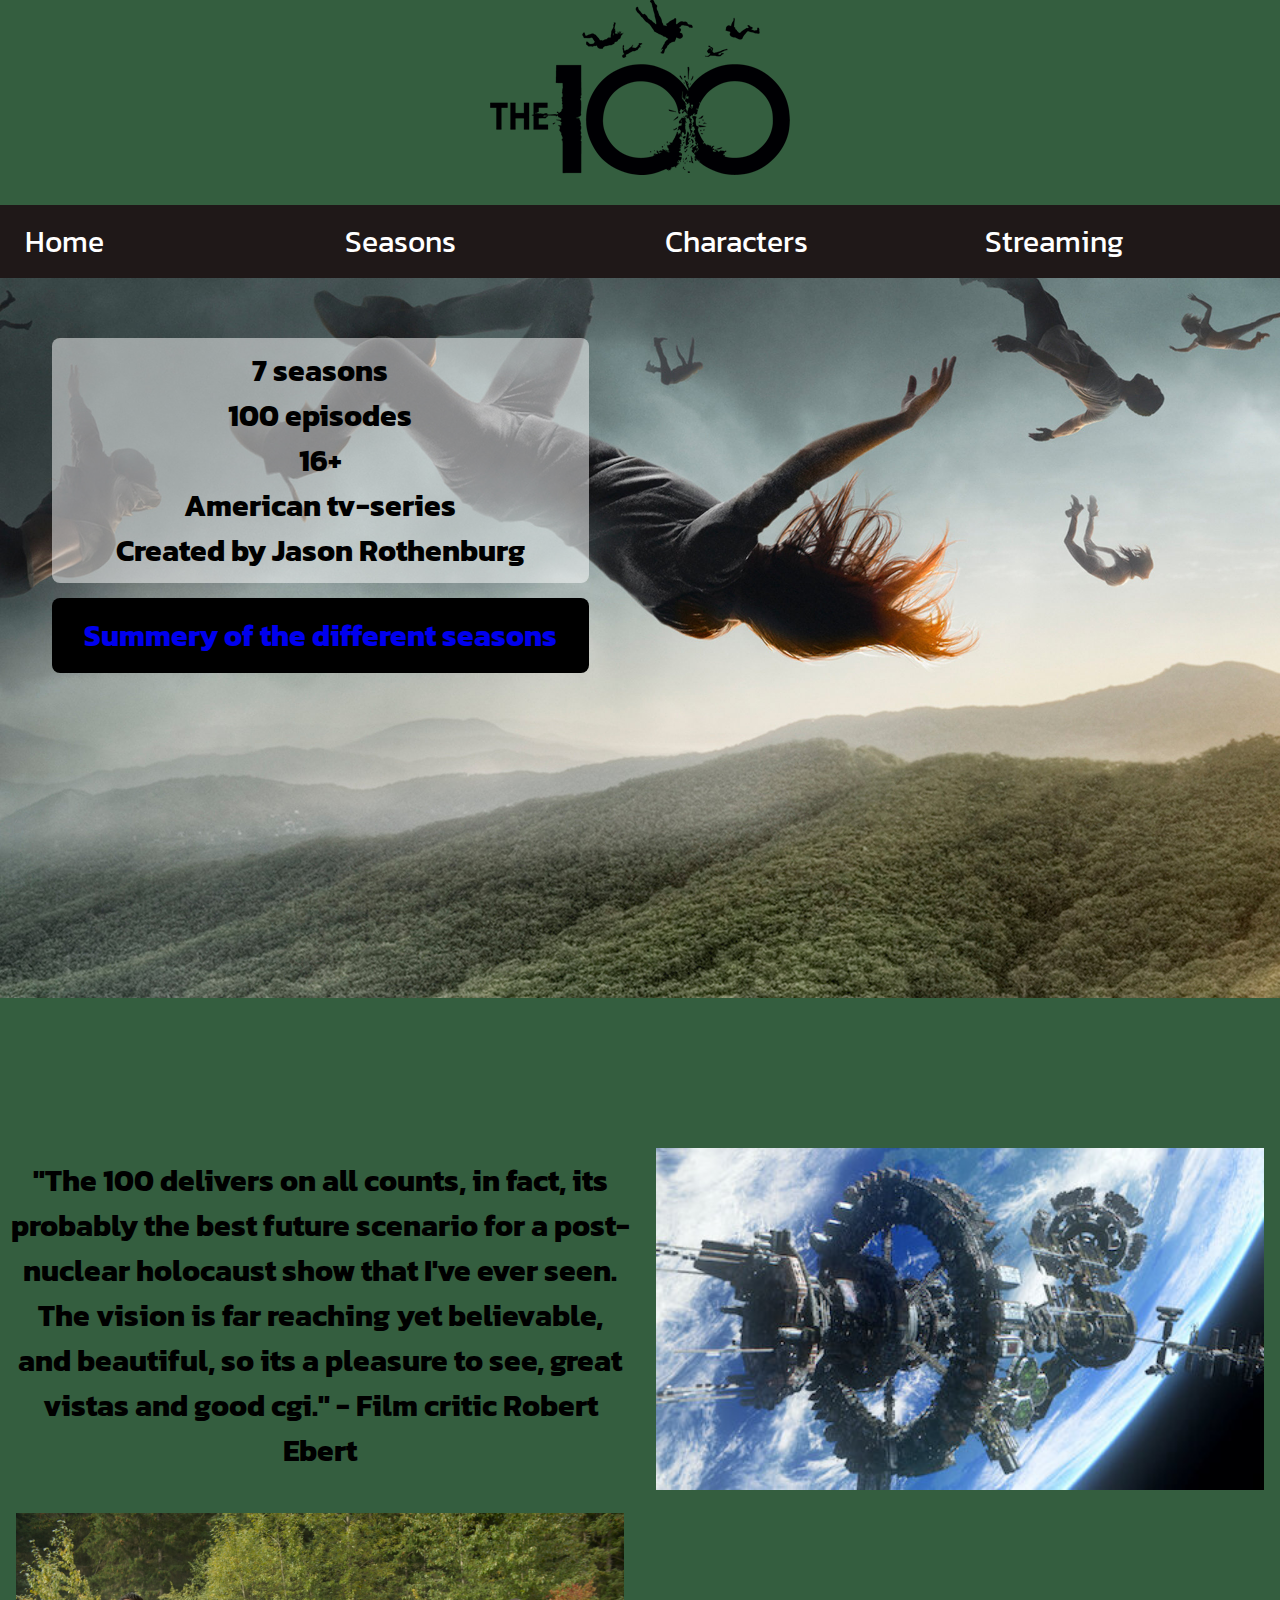
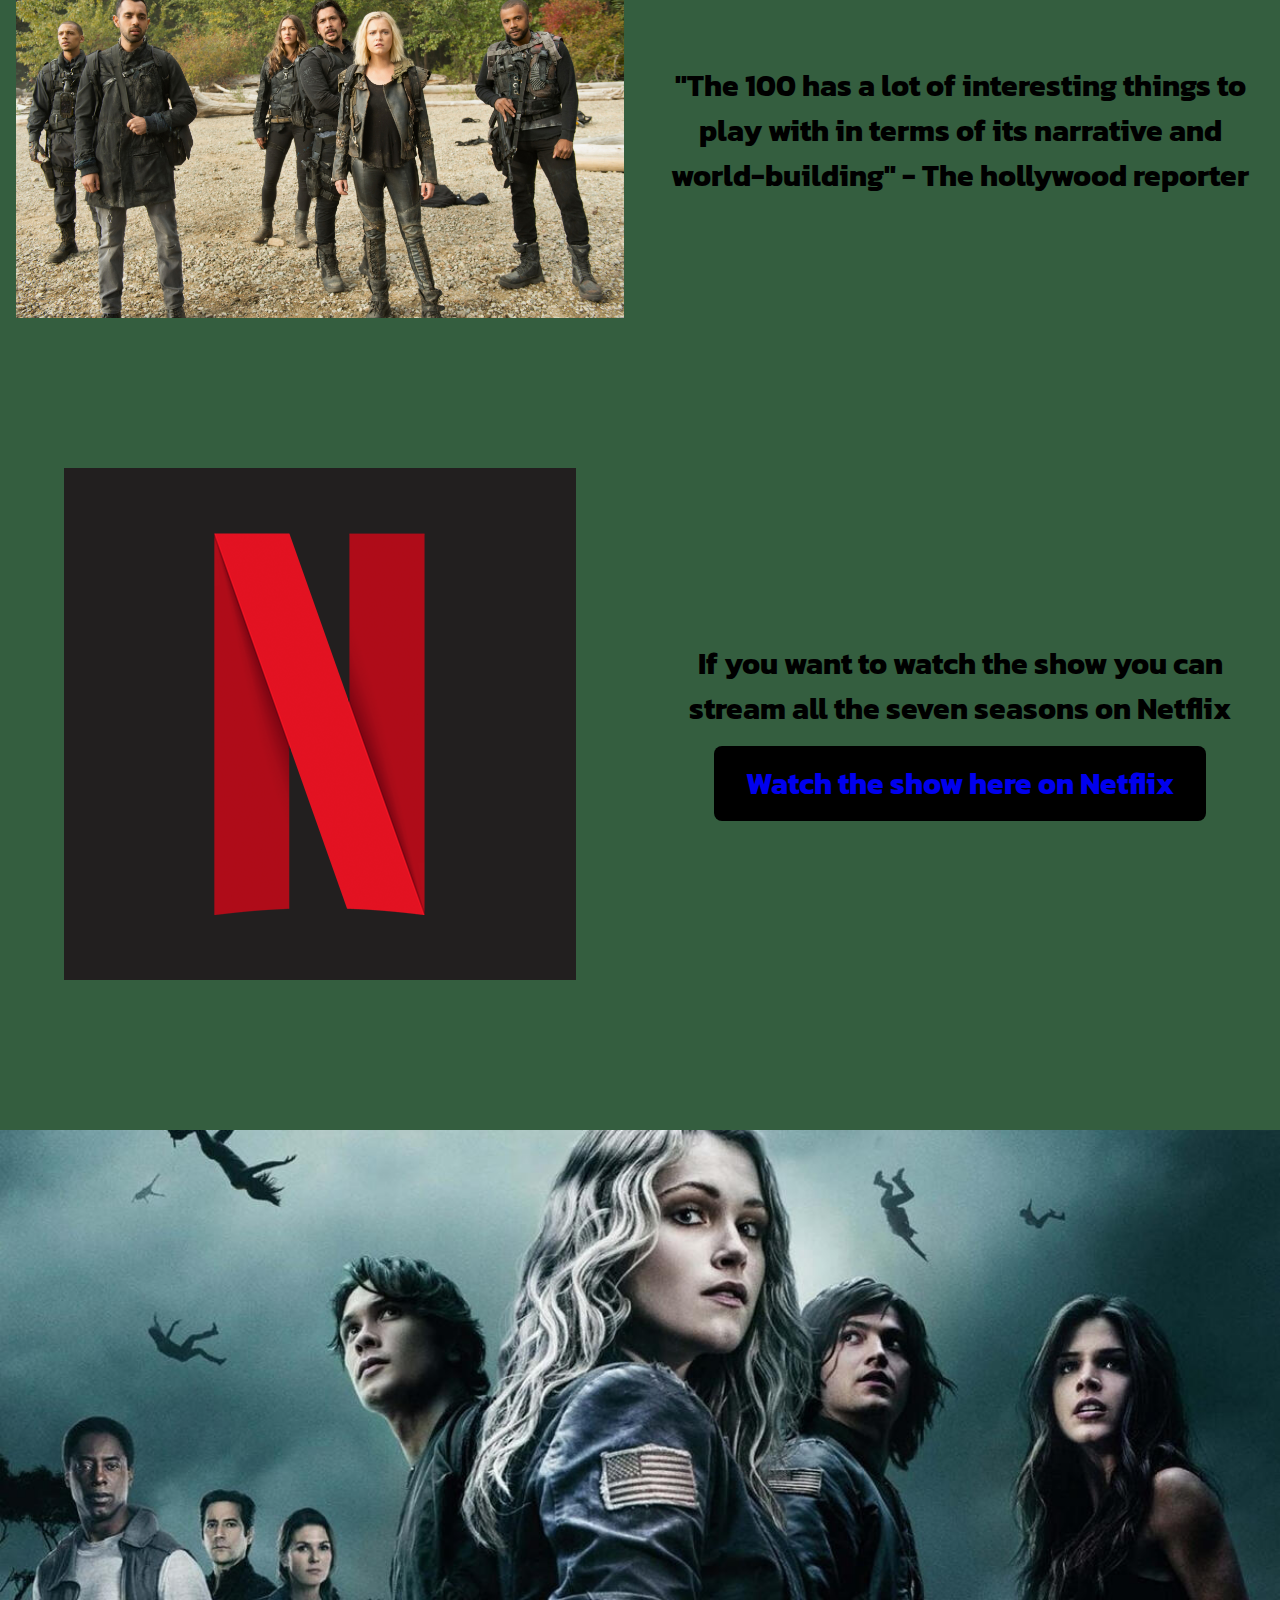
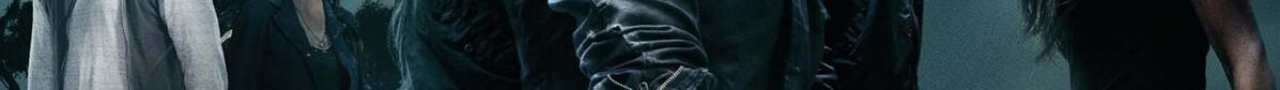
==== index.html @ 5d99e93c "första versionen" ====
<!DOCTYPE html>
<html lang="sv">
<head>
  <link rel="stylesheet" type="text/css" href="css/style.css">
  <link rel="stylesheet" type="text/css" href="css/grid.css">
  <meta charset="utf-8"/>
  <meta name="viewport" content="width=device-width, initial-scale=1,0">
  <link rel="preconnect" href="https://fonts.googleapis.com">
  <link rel="preconnect" href="https://fonts.gstatic.com" crossorigin>
  <link href="https://fonts.googleapis.com/css2?family=Kanit:wght@300&display=swap" rel="stylesheet">
  <title>The 100</title>
</head>

<body>
  <div class="grid">
    <!-- Standard header-->
    <img id="logga" src=img/logga.png alt="Picture of the logo of the series">

    <h3 id="home" class="länkdesign"><a href="index.html" title="Home">Home</a></h3>
    <h3 id="seasons" class="länkdesign"><a href="teaser-seasons.html" title="Seasons">Seasons</a></h3>
    <h3 id="characters" class="länkdesign"><a href="characters.html" title="Characters">Characters</a></h3>
    <h3 id="streaming" class="länkdesign"><a href="https://www.netflix.com/se/" title="Streaming">Streaming</a></h3>

    <!-- Topp bild + kort info om serien -->
    <img id="signaturbild" src=img/the100signaturbild.jpeg alt="Signature picture for the100">

    <div class="textpåbild design">
      <ul class="infolist"><!-- Info om serien, antal avsnitt, säsonger etc-->
        <li>7 seasons</li>
        <li>100 episodes</li>
        <li>16+</li>
        <li>American tv-series</li>
        <li>Created by Jason Rothenburg</li>
      </ul>

      <p><a href="teaser-seasons.html" title="The seasons">Summery of the different seasons</a></p>
    </div>

    <!-- Reviewer om seriern med tillhörande bilder -->
    <p class="review1">"The 100 delivers on all counts, in fact, its probably
    the best future scenario for a post-nuclear holocaust show that I've
    ever seen. The vision is far reaching yet believable, and beautiful,
    so its a pleasure to see, great vistas and good cgi." - Film critic Robert Ebert</p>
    <img class="image1" src=img/skystation.jpeg alt="Picture of the sky station">

    <p class="review2">"The 100 has a lot of interesting things to play with in terms of its narrative
      and world-building" - The hollywood reporter</p>
    <img class="image2" src=img/grouppictureonbeach.jpeg alt="Picture of the characters">

    <!-- Hur du tittar på serien -->
    <div class="streaming design">
      <p>If you want to watch the show you can stream all the seven seasons on Netflix</p>
      <p><a href="https://www.netflix.com/se/" title="Watch the show">Watch the show here on Netflix</a></p>
    </div>

    <img class="image3" src=img/netflix.png alt="Picture on streaming service">
    <img class="lastimage" src=img/the100grouppicture.jpeg alt="Group picture of the characters">

  </div>
</body>
</html>
---- css/style.css ----
body{
  margin: 0;
  padding: 0;
  font-size: 30px;
  font-family: 'Kanit', sans-serif;
  background-color: rgb(52, 94, 63);
}

/* Alla listor */
li{
  list-style-type:none;
}

/* Alla länkar */
a:link{
  text-decoration: none;
}

/* H1 - bild på loggan*/
#logga{
justify-self:center;
}

/*Navigationbar*/
#home, #seasons, #characters, #streaming{
  background-color: rgb(31, 24, 24);
  align-items: center;
  position: sticky;/* Menyn kommer att följa med när man scrollar förbi menyn*/
  top: 0;
  font-size: 30px;
  font-weight:normal;
}

/* Style på länkar (färg, storlek)*/
.länkdesign a:link, a:visited {
  color: white;
  padding:14px 25px;
  text-align: center;
  display: inline-block;
}

/* Ändrar färg när du håller musen över länken*/
.länkdesign a:hover, a:active {
  background-color: black;
  padding:14px 25px;
  border-radius: 15px; /* Länkens kanter blir rundade*/
}

/* Bild med kort info om serien över*/
#signaturbild{
  width: 100%;
  margin-top: -30px;
}

.textpåbild{
  font-weight: bold; /* Texten är i fetstil*/
  color: black;
  justify-self:center;
}

.infolist{ /* Lista med info över bild */
  background: rgba(255, 255, 255, 0.5); /* Bakgrunden är genomskinlig men inte texten*/
  border-radius: 8px; /* Textens bakgrund är lite rundad i kanterna*/
  text-align: center;
  padding: 10px 0px 10px 0px;
}

.design a:link{ /* LÄnken i texten över bilden */
  background-color: black;
  padding: 15px 32px;
  border-radius: 8px; /* Länkens bakgrund är lite rundad i kanterna*/
}

.design a:hover, a:active{ /* Länken i texten över bilden *//* Länkens bakgrund blir grön när man håller musen över den*/
  background-color: rgb(35, 47, 32);
}


/* Bildstorlekar och mellanrum mellan reviewerna och bilderna*/
.image1, .image2{
  width: 95%;
  justify-self: center;
}

.review1, .image1{
  margin-top: 150px;
}

.review2, .image2{
  margin-bottom: 150px;
}

.review1, .review2, .streaming{
  text-align: center;
  align-self: center;
  padding: 10px;
  font-weight: bold;
}

.image3{
  width: 80%;
  justify-self:center;
}

.lastimage{
  width:100%;
  margin-top: 150px;
}

/* Teaser/Seasons / Characters*/

.seasons, .characters{
  background-color: black;
  border-radius: 8px; /* Menyns bakgrund blir rundad i kanterna */
  position: sticky;/* Menyn kommer att följa med när man scrollar förbi menyn*/
  top: 100px;
  justify-self: center;
  text-align: center;
  align-self: center;
  padding: 14px 25px;
}

.länk a:hover, a:active{ /* Länkar i menyn till seasons och characters */
  background-color: rgb(35, 47, 32);
  border-radius: 8px; /* Menyns bakgrund blir rundad i kanterna */
  justify-self: center;
}

.left{
  width: 70%;
}

@media only screen and (max-width: 480px) {/* FÖr mobil */
  *{
    font-size: 20px;
  }

  #signaturbild{
    height: 320px;
  }

  .review1, .image1, .lastimage{
    margin-top: 50px;
  }

  .review2, .image2{
    margin-bottom: 50px;
  }

  h1.teaser{
    font-size: 30px;
  }

  .left{
    width:95%;
  }

  .left, .right{
    justify-self: center;
  }

  .seasons, .characters{
    margin-right: 10px;
  }
}
---- css/grid.css ----
.grid{
  display: grid;
  grid-template-columns: repeat(4, 1fr);
  grid-template-rows: minmax(40px auto);
}

/*Navigation bar*/

/* H1 - bild på loggan*/
#logga{
  grid-column: 1/-1;
  grid-row: 1/2;
}

/*navigationbar*/
#home, #seasons, #characters, #streaming{
  grid-row:2/3;
}

#home{
  grid-column:1/2;
}

#seasons{
  grid-column:2/3;
}

#characters{
  grid-column:3/4;
}

#streaming{
  grid-column:4/5;
}

/* Startsida */

/* Bild med text*/
#signaturbild{
  grid-column: 1/-1;
  grid-row: 3/4;
}

.textpåbild{
  grid-column: 1/3;
  grid-row: 3/4;
}

/* Reviewer med tillhörande bilder */
.review1{
  grid-column: 1/3;
  grid-row: 4/5;
}

.image1{
  grid-column: 3/5;
  grid-row: 4/5;
}

.review2{
  grid-column: 3/5;
  grid-row: 5/6;
}

.image2{
  grid-column: 1/3;
  grid-row: 5/6;
}

/* Bild på netflix med tillhörande länk */
.streaming{
  grid-column: 3/6;
  grid-row: 6/7;
}

.image3{
  grid-column: 1/3;
  grid-row: 6/7;
}

/* Sista bilden */
.lastimage{
  grid-column: 1/-1;
  grid-row: 7/8;
}

/* Teaser - seasons / Character */
h1.teaser{
  grid-row: 3/4;
}

h2.teaser{
  grid-row: 3/4;
}

.teaser{
  grid-column: 2/-1;
  grid-row: 4/5;
}

/* Säsong och karaktär meny */
.seasons, .characters{
  grid-column: 1/2;
  grid-row: 4/5;
}

/* Bilder med tillhörande info */
.teaser, .left, .right{
  grid-column: 2/5;
}


@media only screen and (max-width: 480px) { /* För mobil */
/* Startsidan */
  .textpåbild{
    grid-column:1/4;
  }

  .image1, .image2, .image3, .review1, .review2, .streaming{
    grid-column:1/-1;
  }

  .image1{
    grid-row: 4/5;
  }

  .image2{
    grid-row: 6/7;
  }

  .image3{
    grid-row: 8/9;
  }

  .review1{
    grid-row: 5/6;
  }

  .review2{
    grid-row: 7/8;
  }

  .streaming{
    grid-row: 9/10;
  }

  .lastimage{
    grid-row: 10/11;
  }

/* Seasons / Characters */
  .seasons, .characters{
    grid-row: 4/6;
  }
}
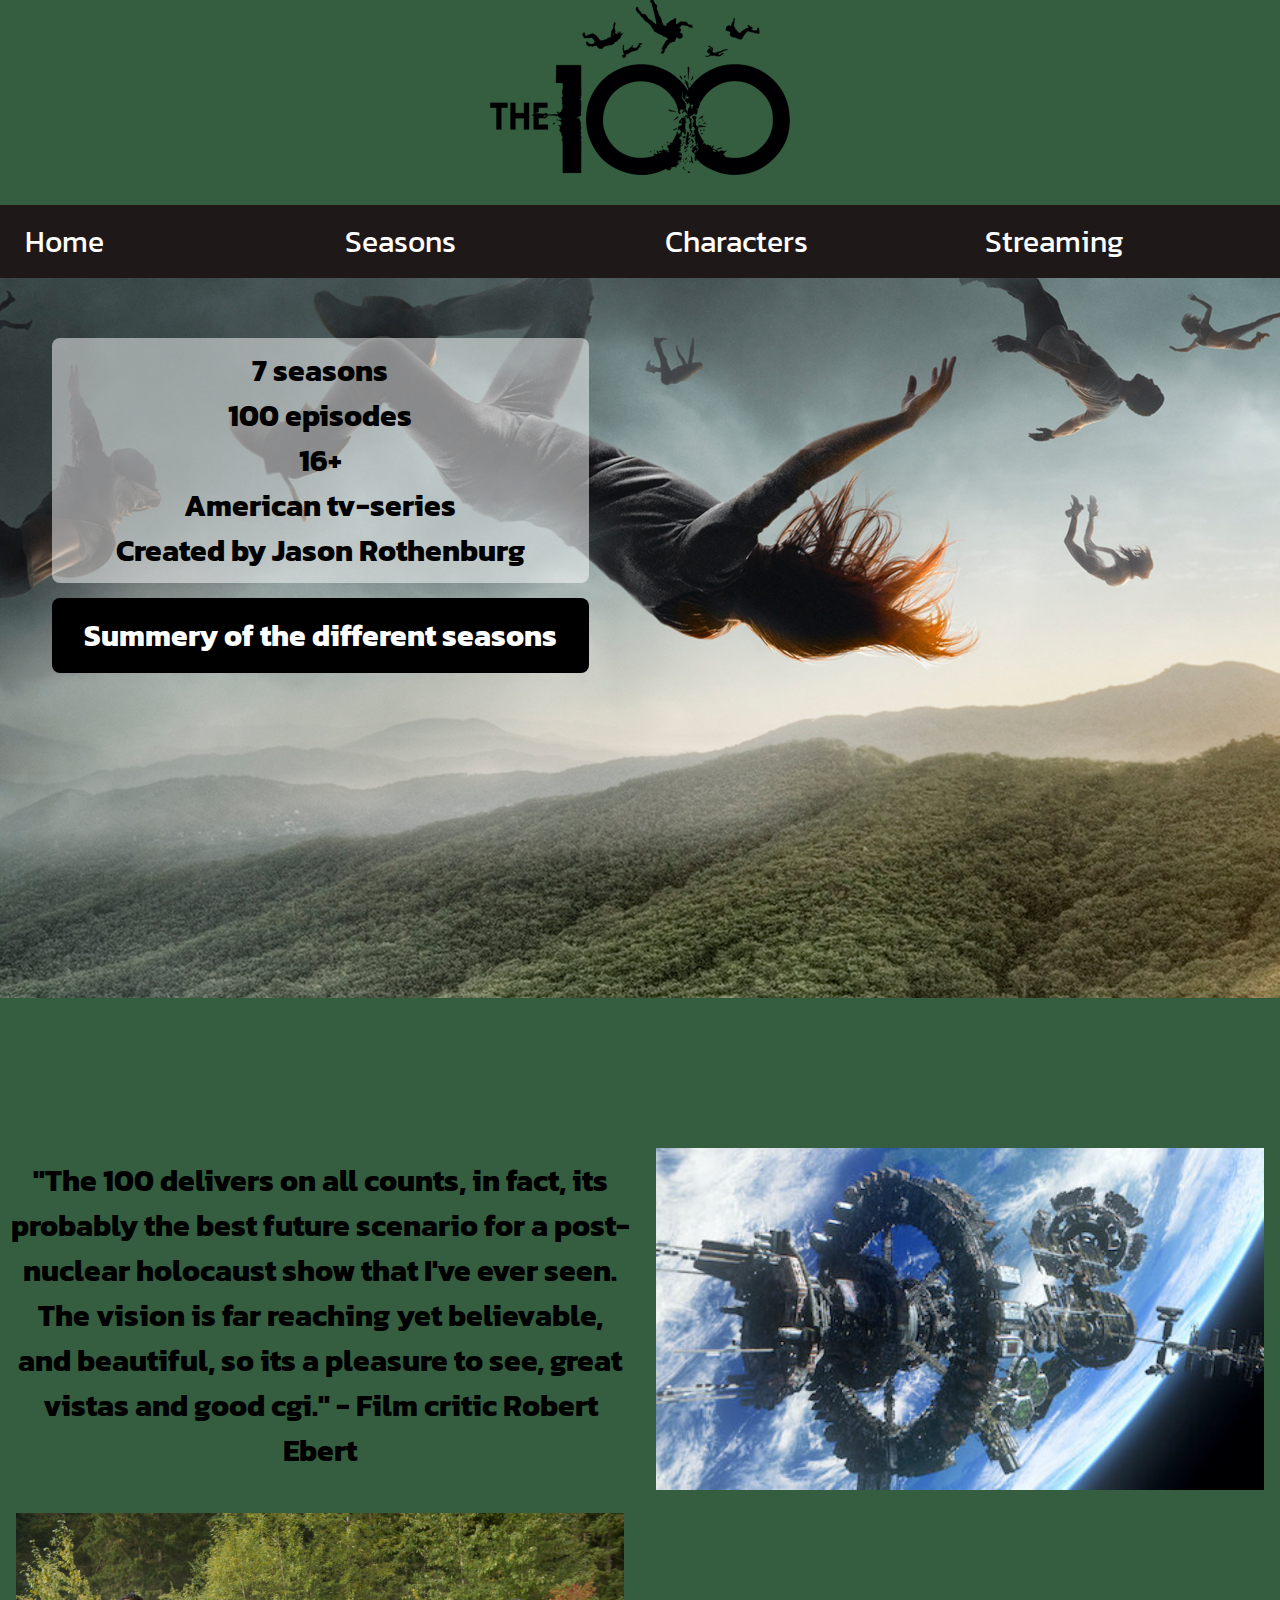
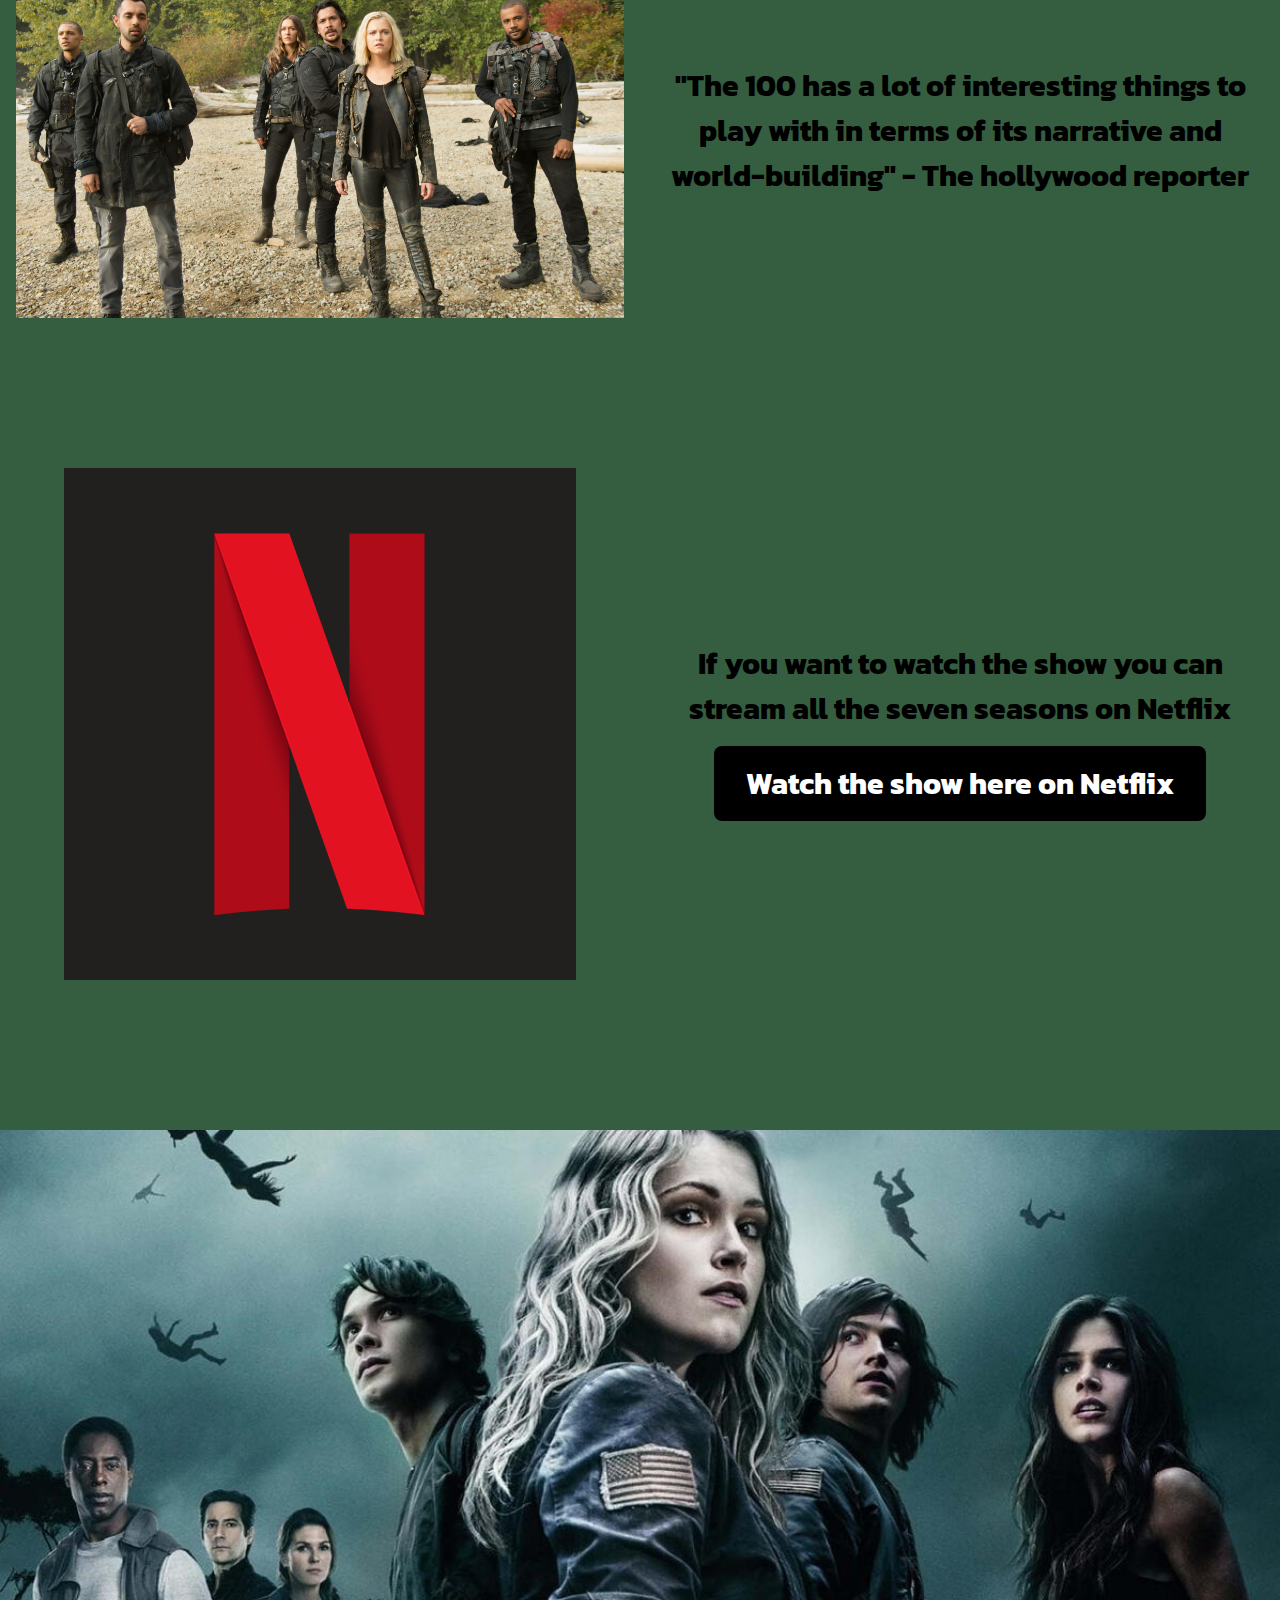
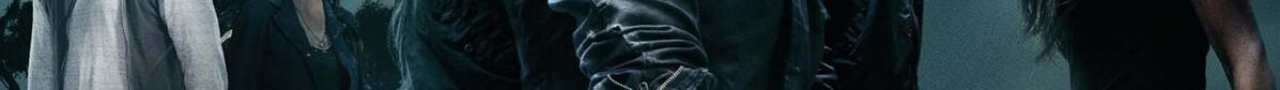
==== commit 66c70143: "tredje versionen" ====
--- a/index.html
+++ b/index.html
@@ -14,7 +14,7 @@
 <body>
   <div class="grid">
     <!-- Standard header-->
-    <img id="logga" src=img/logga.png alt="Picture of the logo of the series">
+    <img id="logga" src=img/logga.png alt="Picture of the logo of the series" onclick="document.location.href='index.html'">
 
     <h3 id="home" class="länkdesign"><a href="index.html" title="Home">Home</a></h3>
     <h3 id="seasons" class="länkdesign"><a href="teaser-seasons.html" title="Seasons">Seasons</a></h3>
--- a/css/style.css
+++ b/css/style.css
@@ -67,6 +67,7 @@
 
 .design a:link{ /* LÄnken i texten över bilden */
   background-color: black;
+  color: white;
   padding: 15px 32px;
   border-radius: 8px; /* Länkens bakgrund är lite rundad i kanterna*/
 }
@@ -120,6 +121,12 @@
   padding: 14px 25px;
 }
 
+.länk a:link{
+  color: white;
+  background-color: black;
+  border-radius: 8px; /* Menyns bakgrund blir rundad i kanterna */
+}
+
 .länk a:hover, a:active{ /* Länkar i menyn till seasons och characters */
   background-color: rgb(35, 47, 32);
   border-radius: 8px; /* Menyns bakgrund blir rundad i kanterna */
--- a/css/grid.css
+++ b/css/grid.css
@@ -113,7 +113,7 @@
 @media only screen and (max-width: 480px) { /* För mobil */
 /* Startsidan */
   .textpåbild{
-    grid-column:1/4;
+    grid-column:1/5;
   }
 
   .image1, .image2, .image3, .review1, .review2, .streaming{
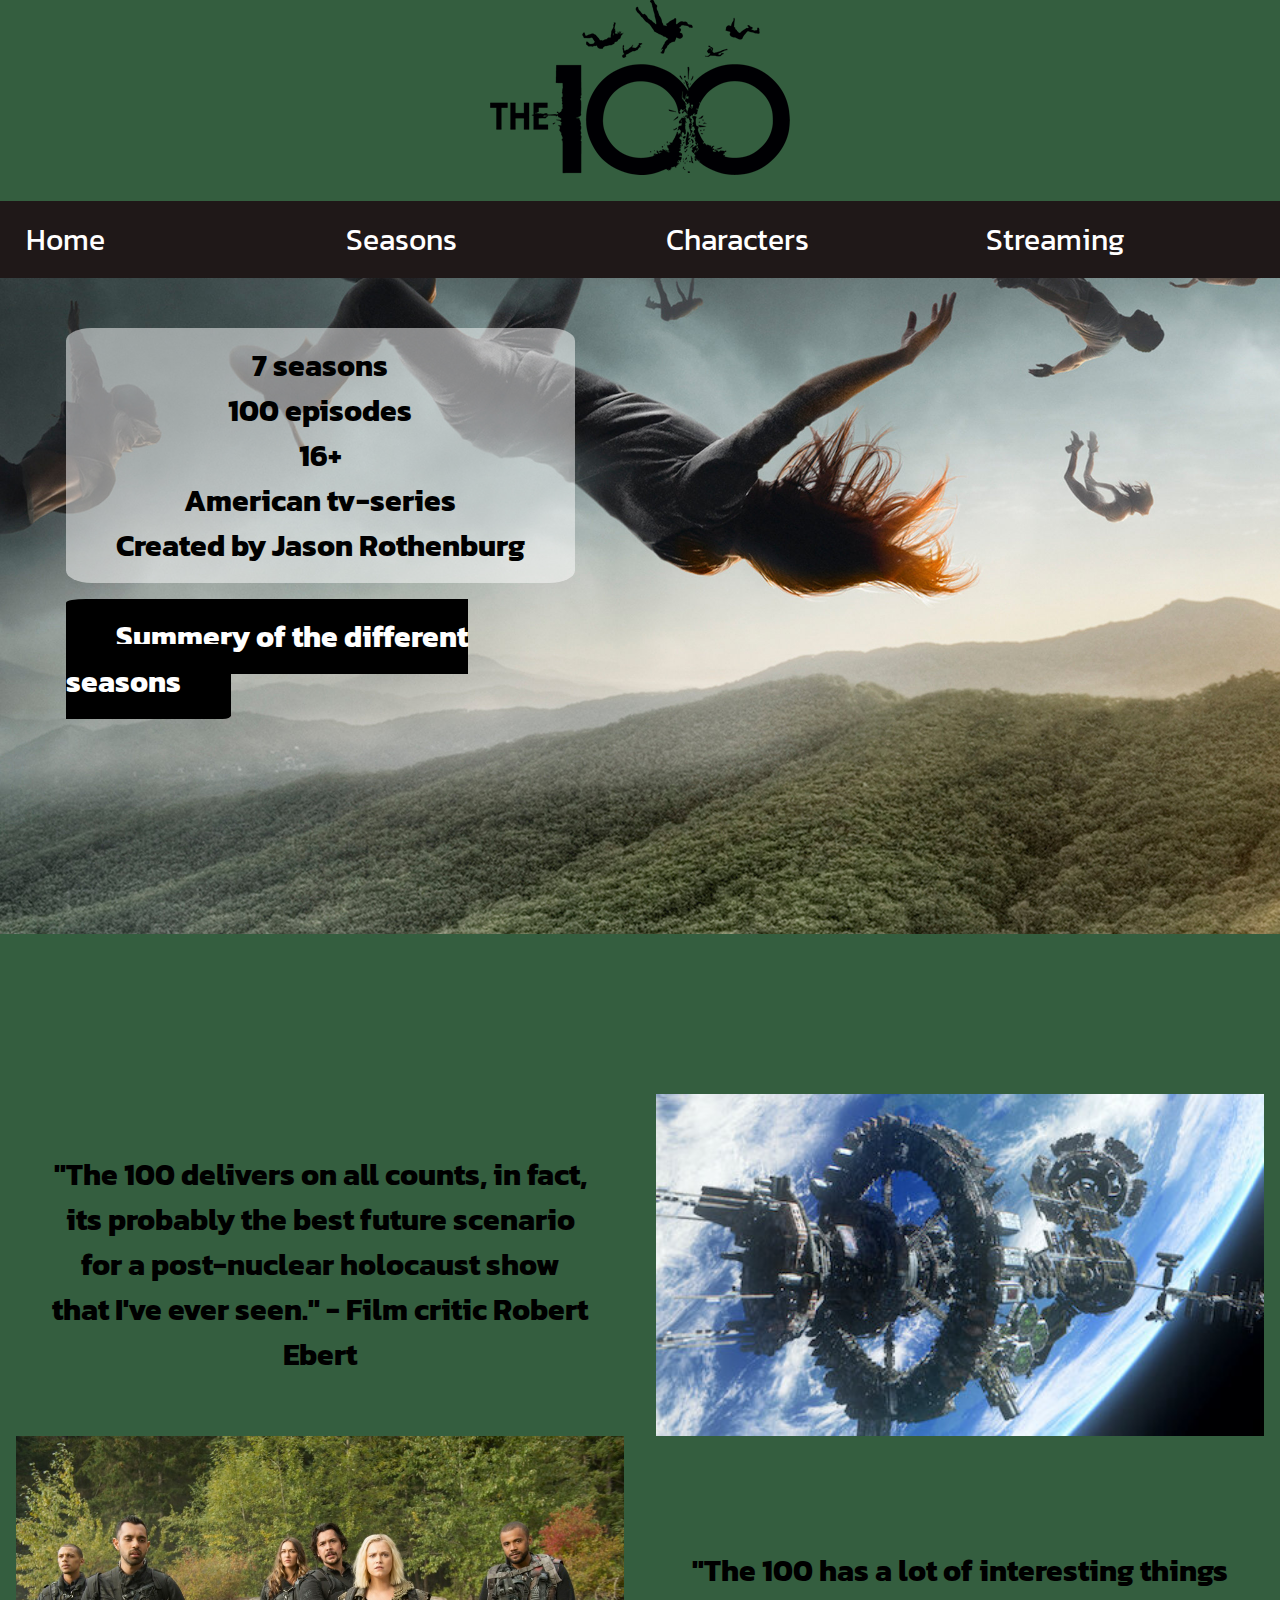
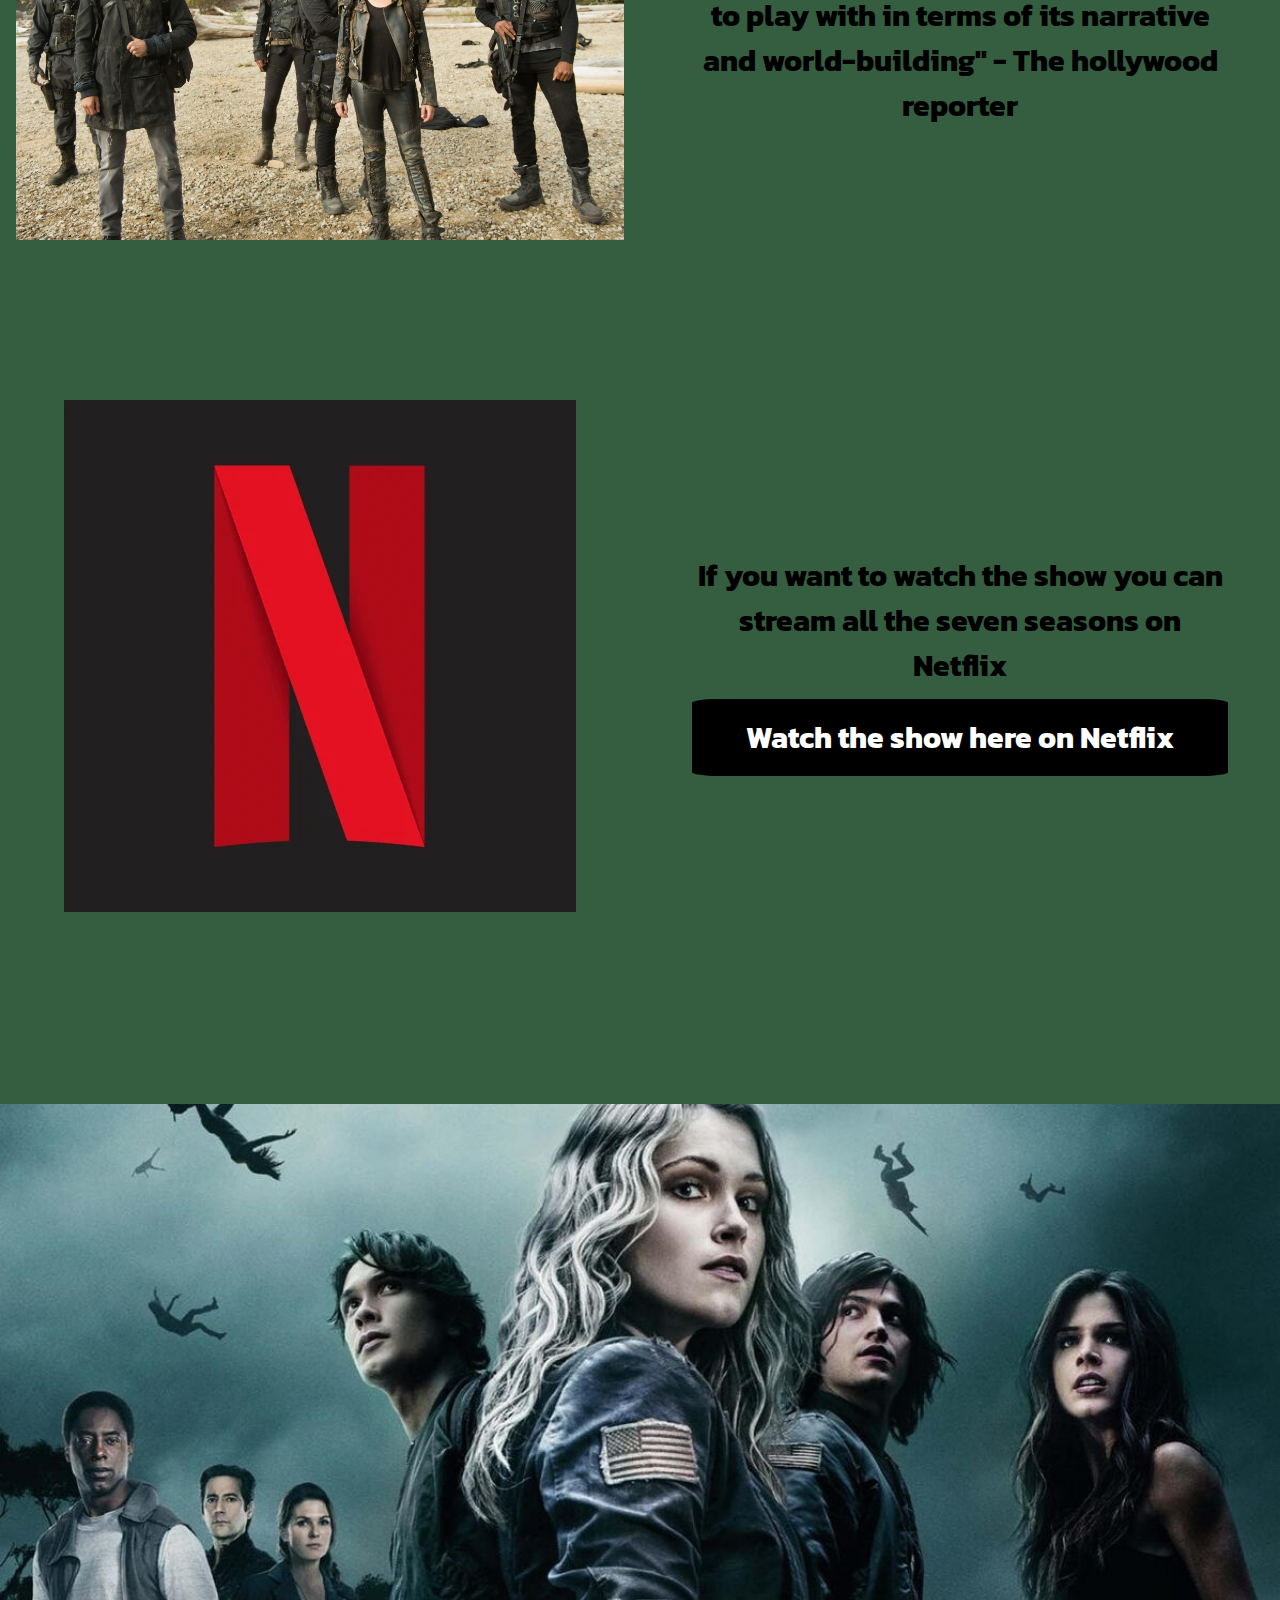
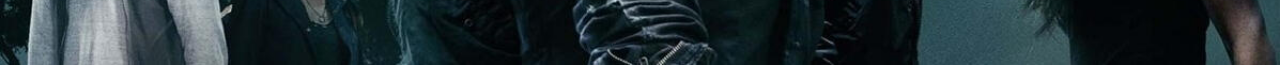
==== commit f34753f6: "V4" ====
--- a/index.html
+++ b/index.html
@@ -16,15 +16,15 @@
     <!-- Standard header-->
     <img id="logga" src=img/logga.png alt="Picture of the logo of the series" onclick="document.location.href='index.html'">
 
-    <h3 id="home" class="länkdesign"><a href="index.html" title="Home">Home</a></h3>
-    <h3 id="seasons" class="länkdesign"><a href="teaser-seasons.html" title="Seasons">Seasons</a></h3>
-    <h3 id="characters" class="länkdesign"><a href="characters.html" title="Characters">Characters</a></h3>
-    <h3 id="streaming" class="länkdesign"><a href="https://www.netflix.com/se/" title="Streaming">Streaming</a></h3>
+    <h3 id="home" class="lankdesign"><a href="index.html" title="Home">Home</a></h3>
+    <h3 id="seasons" class="lankdesign"><a href="teaser-seasons.html" title="Seasons">Seasons</a></h3>
+    <h3 id="characters" class="lankdesign"><a href="characters.html" title="Characters">Characters</a></h3>
+    <h3 id="streaming" class="lankdesign"><a href="https://www.netflix.com/se/" title="Streaming">Streaming</a></h3>
 
     <!-- Topp bild + kort info om serien -->
     <img id="signaturbild" src=img/the100signaturbild.jpeg alt="Signature picture for the100">
 
-    <div class="textpåbild design">
+    <div class="textpabild design">
       <ul class="infolist"><!-- Info om serien, antal avsnitt, säsonger etc-->
         <li>7 seasons</li>
         <li>100 episodes</li>
@@ -39,21 +39,20 @@
     <!-- Reviewer om seriern med tillhörande bilder -->
     <p class="review1">"The 100 delivers on all counts, in fact, its probably
     the best future scenario for a post-nuclear holocaust show that I've
-    ever seen. The vision is far reaching yet believable, and beautiful,
-    so its a pleasure to see, great vistas and good cgi." - Film critic Robert Ebert</p>
+    ever seen." - Film critic Robert Ebert</p>
     <img class="image1" src=img/skystation.jpeg alt="Picture of the sky station">
 
     <p class="review2">"The 100 has a lot of interesting things to play with in terms of its narrative
       and world-building" - The hollywood reporter</p>
-    <img class="image2" src=img/grouppictureonbeach.jpeg alt="Picture of the characters">
+    <img class="image2" src=img/grouppictureonbeach.v2.jpg alt="Picture of the characters">
 
     <!-- Hur du tittar på serien -->
     <div class="streaming design">
-      <p>If you want to watch the show you can stream all the seven seasons on Netflix</p>
+      <p class="streamingtext">If you want to watch the show you can stream all the seven seasons on Netflix</p>
       <p><a href="https://www.netflix.com/se/" title="Watch the show">Watch the show here on Netflix</a></p>
     </div>
 
-    <img class="image3" src=img/netflix.png alt="Picture on streaming service">
+    <img class="image3" src=img/netflix.v2.webp alt="Picture on streaming service">
     <img class="lastimage" src=img/the100grouppicture.jpeg alt="Group picture of the characters">
 
   </div>
--- a/css/style.css
+++ b/css/style.css
@@ -1,9 +1,12 @@
 body{
+  font-size: 190%;
+  font-family: 'Kanit', sans-serif;
+  background-color: rgb(52, 94, 63);
+}
+
+*{
   margin: 0;
   padding: 0;
-  font-size: 30px;
-  font-family: 'Kanit', sans-serif;
-  background-color: rgb(52, 94, 63);
 }
 
 /* Alla listor */
@@ -19,6 +22,7 @@
 /* H1 - bild på loggan*/
 #logga{
 justify-self:center;
+margin-bottom: 2%;
 }
 
 /*Navigationbar*/
@@ -27,49 +31,50 @@
   align-items: center;
   position: sticky;/* Menyn kommer att följa med när man scrollar förbi menyn*/
   top: 0;
-  font-size: 30px;
+  font-size: 100%;
   font-weight:normal;
 }
 
 /* Style på länkar (färg, storlek)*/
-.länkdesign a:link, a:visited {
+.lankdesign a:link, a:visited {
   color: white;
-  padding:14px 25px;
+  padding:5% 8%;
   text-align: center;
   display: inline-block;
 }
 
 /* Ändrar färg när du håller musen över länken*/
-.länkdesign a:hover, a:active {
+.lankdesign a:hover, a:active {
   background-color: black;
-  padding:14px 25px;
-  border-radius: 15px; /* Länkens kanter blir rundade*/
+  padding:5% 8%;
+  border-radius: 20%; /* Länkens kanter blir rundade*/
 }
 
 /* Bild med kort info om serien över*/
 #signaturbild{
   width: 100%;
-  margin-top: -30px;
+  margin-top: -5%;
 }
 
-.textpåbild{
+.textpabild{
   font-weight: bold; /* Texten är i fetstil*/
   color: black;
-  justify-self:center;
+  justify-self: center;
 }
 
 .infolist{ /* Lista med info över bild */
   background: rgba(255, 255, 255, 0.5); /* Bakgrunden är genomskinlig men inte texten*/
-  border-radius: 8px; /* Textens bakgrund är lite rundad i kanterna*/
+  border-radius: 5%; /* Textens bakgrund är lite rundad i kanterna*/
   text-align: center;
-  padding: 10px 0px 10px 0px;
+  margin: 10% 0% 6% 0%;
+  padding:15px 50px;
 }
 
-.design a:link{ /* LÄnken i texten över bilden */
+.design a:link{ /* Länken i texten över bilden */
   background-color: black;
   color: white;
-  padding: 15px 32px;
-  border-radius: 8px; /* Länkens bakgrund är lite rundad i kanterna*/
+  padding: 3% 10%;
+  border-radius: 5%; /* Länkens bakgrund är lite rundad i kanterna*/
 }
 
 .design a:hover, a:active{ /* Länken i texten över bilden *//* Länkens bakgrund blir grön när man håller musen över den*/
@@ -84,18 +89,22 @@
 }
 
 .review1, .image1{
-  margin-top: 150px;
+  margin-top: 25%;
 }
 
 .review2, .image2{
-  margin-bottom: 150px;
+  margin-bottom: 25%;
 }
 
 .review1, .review2, .streaming{
   text-align: center;
   align-self: center;
-  padding: 10px;
+  padding: 8%;
   font-weight: bold;
+}
+
+.streamingtext{
+  margin-bottom:5%;
 }
 
 .image3{
@@ -105,57 +114,66 @@
 
 .lastimage{
   width:100%;
-  margin-top: 150px;
+  margin-top: 15%;
 }
 
 /* Teaser/Seasons / Characters*/
 
 .seasons, .characters{
   background-color: black;
-  border-radius: 8px; /* Menyns bakgrund blir rundad i kanterna */
+  border-radius: 8%; /* Menyns bakgrund blir rundad i kanterna */
   position: sticky;/* Menyn kommer att följa med när man scrollar förbi menyn*/
-  top: 100px;
+  top: 10%;
   justify-self: center;
   text-align: center;
   align-self: center;
-  padding: 14px 25px;
+  padding: 5% 8%;
 }
 
-.länk a:link{
+.lank a:link{
   color: white;
   background-color: black;
-  border-radius: 8px; /* Menyns bakgrund blir rundad i kanterna */
+  border-radius: 8%; /* Menyns bakgrund blir rundad i kanterna */
 }
 
-.länk a:hover, a:active{ /* Länkar i menyn till seasons och characters */
+.lank a:hover, a:active{ /* Länkar i menyn till seasons och characters */
   background-color: rgb(35, 47, 32);
-  border-radius: 8px; /* Menyns bakgrund blir rundad i kanterna */
+  border-radius: 8%; /* Menyns bakgrund blir rundad i kanterna */
   justify-self: center;
+}
+
+.title{
+  margin-top:5%;
 }
 
 .left{
   width: 70%;
+  margin: 5% 0% 5% 0%;
 }
 
 @media only screen and (max-width: 480px) {/* FÖr mobil */
   *{
-    font-size: 20px;
+    font-size: 89%;
   }
 
   #signaturbild{
-    height: 320px;
+    height: 120%;
   }
 
-  .review1, .image1, .lastimage{
-    margin-top: 50px;
+  .image1, .lastimage{
+    margin-top: 20%;
   }
 
   .review2, .image2{
     margin-bottom: 50px;
   }
 
-  h1.teaser{
-    font-size: 30px;
+  .review1{
+    margin:5% 0%;
+  }
+
+  h1.title{
+    font-size: 150%;
   }
 
   .left{
@@ -167,6 +185,6 @@
   }
 
   .seasons, .characters{
-    margin-right: 10px;
+    margin-right: 5%;
   }
 }
--- a/css/grid.css
+++ b/css/grid.css
@@ -41,59 +41,60 @@
   grid-row: 3/4;
 }
 
-.textpåbild{
+.textpabild{
   grid-column: 1/3;
   grid-row: 3/4;
 }
 
 /* Reviewer med tillhörande bilder */
+.review{
+  grid-column: 1/-1;
+  grid-row:4/5;
+}
+
 .review1{
   grid-column: 1/3;
-  grid-row: 4/5;
+  grid-row: 5/6;
 }
 
 .image1{
   grid-column: 3/5;
-  grid-row: 4/5;
+  grid-row: 5/6;
 }
 
 .review2{
   grid-column: 3/5;
-  grid-row: 5/6;
+  grid-row: 6/7;
 }
 
 .image2{
   grid-column: 1/3;
-  grid-row: 5/6;
+  grid-row: 6/7;
 }
 
 /* Bild på netflix med tillhörande länk */
 .streaming{
   grid-column: 3/6;
-  grid-row: 6/7;
+  grid-row: 7/8;
 }
 
 .image3{
   grid-column: 1/3;
-  grid-row: 6/7;
+  grid-row: 7/8;
 }
 
 /* Sista bilden */
 .lastimage{
   grid-column: 1/-1;
-  grid-row: 7/8;
+  grid-row: 8/9;
 }
 
 /* Teaser - seasons / Character */
-h1.teaser{
+h1.title{
   grid-row: 3/4;
 }
 
-h2.teaser{
-  grid-row: 3/4;
-}
-
-.teaser{
+.title{
   grid-column: 2/-1;
   grid-row: 4/5;
 }
@@ -105,14 +106,14 @@
 }
 
 /* Bilder med tillhörande info */
-.teaser, .left, .right{
+.title, .left, .right{
   grid-column: 2/5;
 }
 
 
 @media only screen and (max-width: 480px) { /* För mobil */
 /* Startsidan */
-  .textpåbild{
+  .textpabild{
     grid-column:1/5;
   }
 
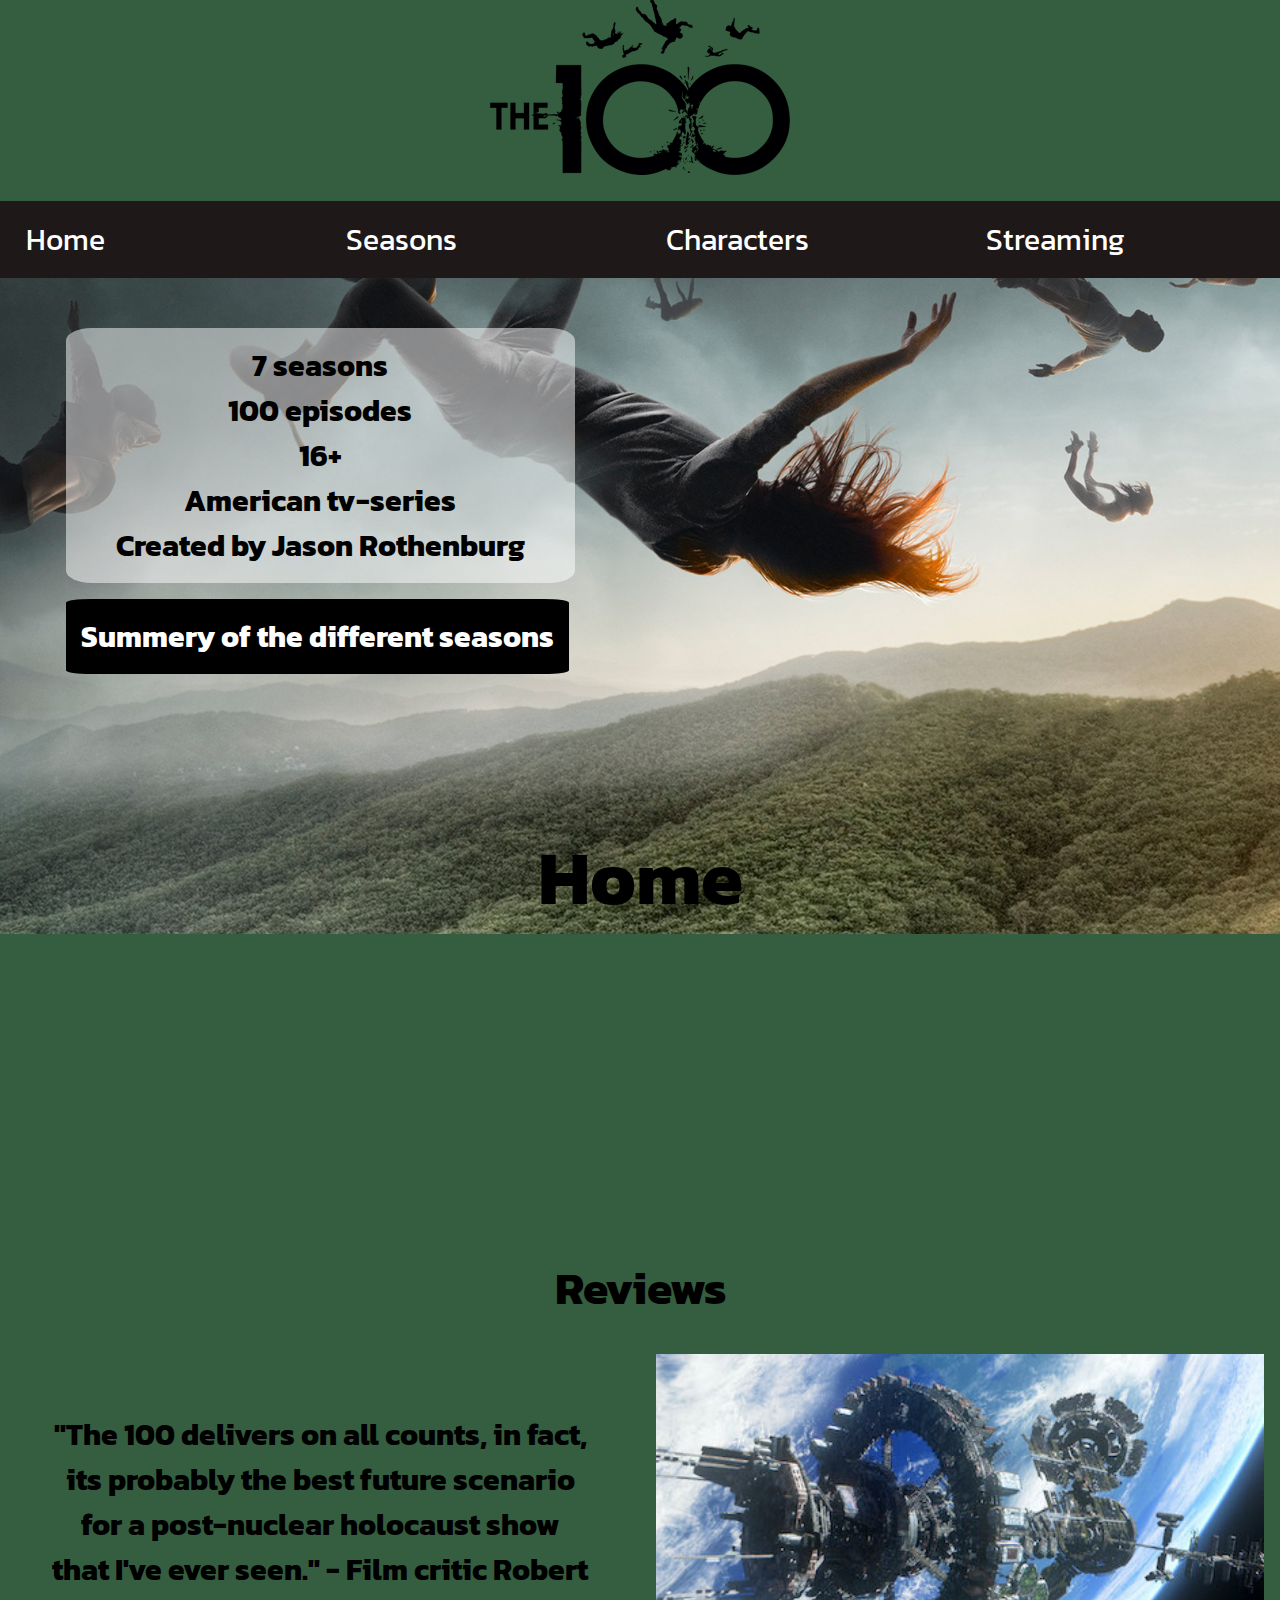
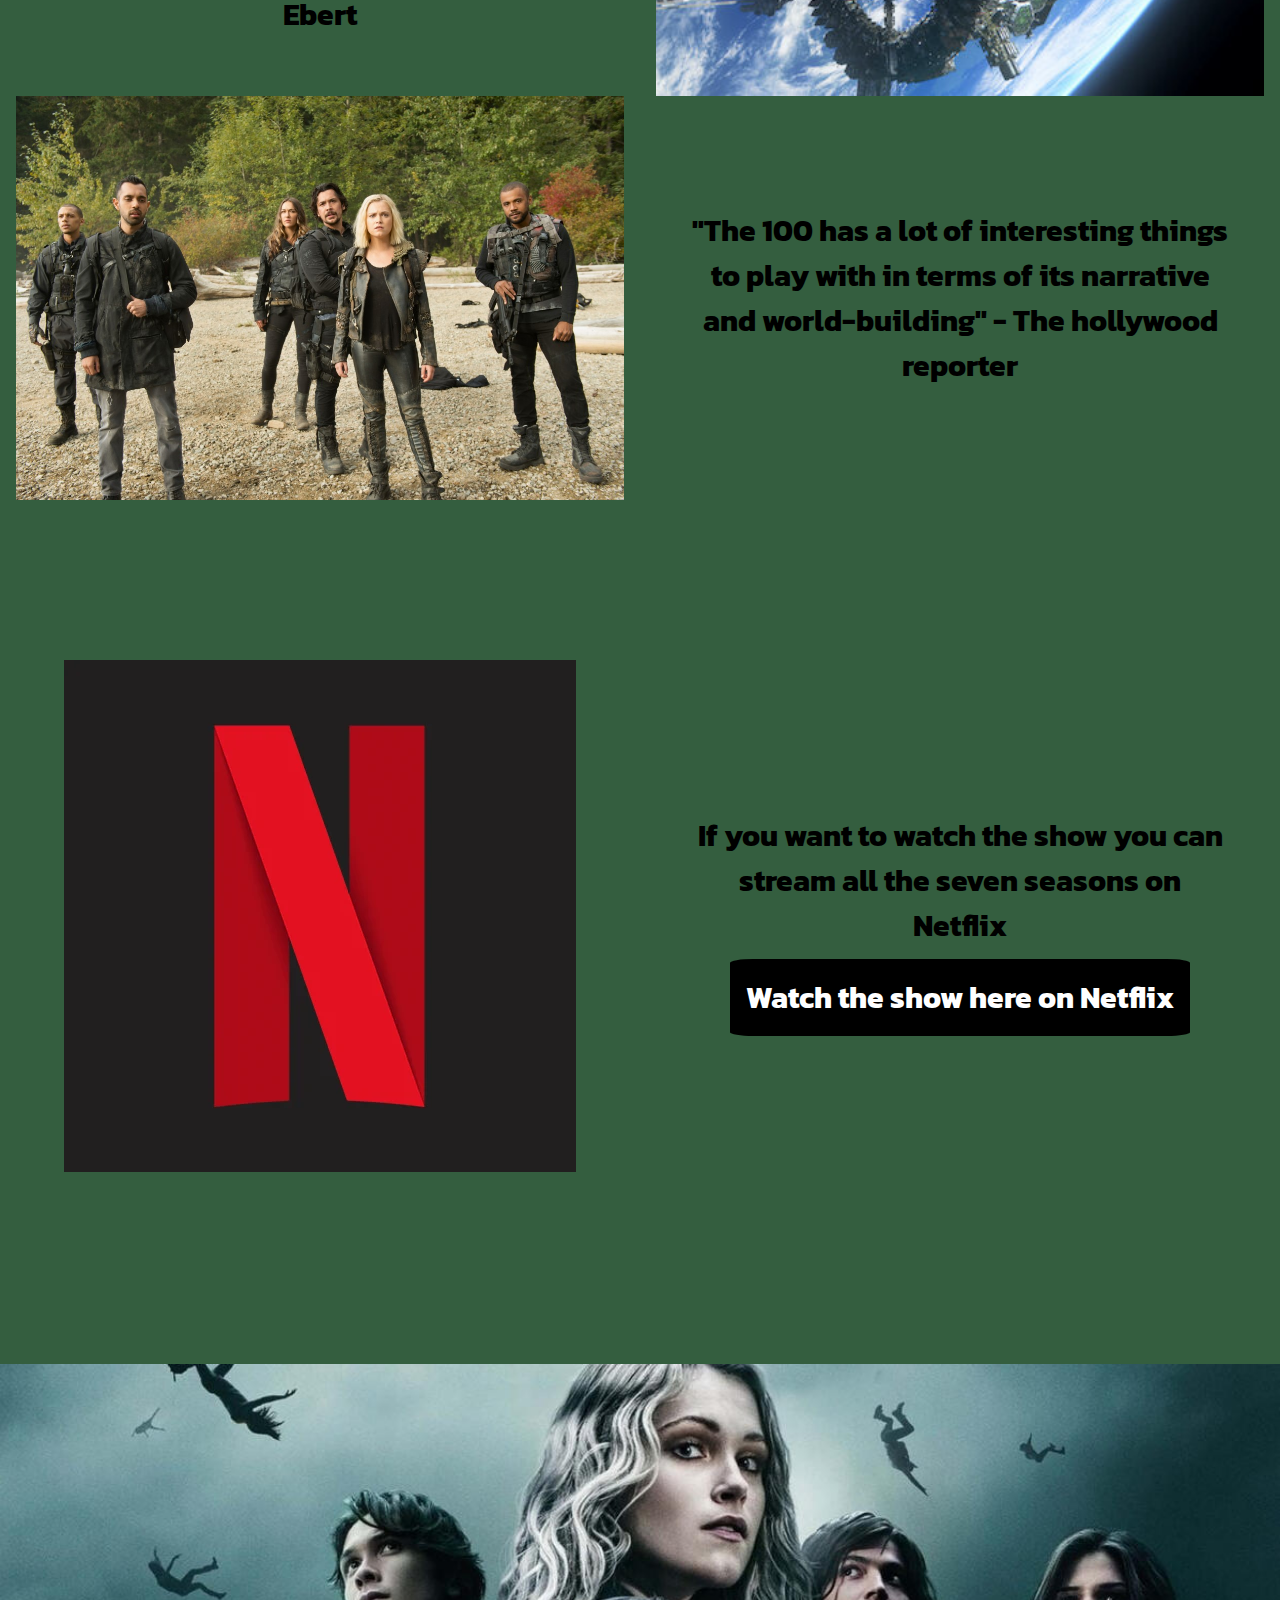
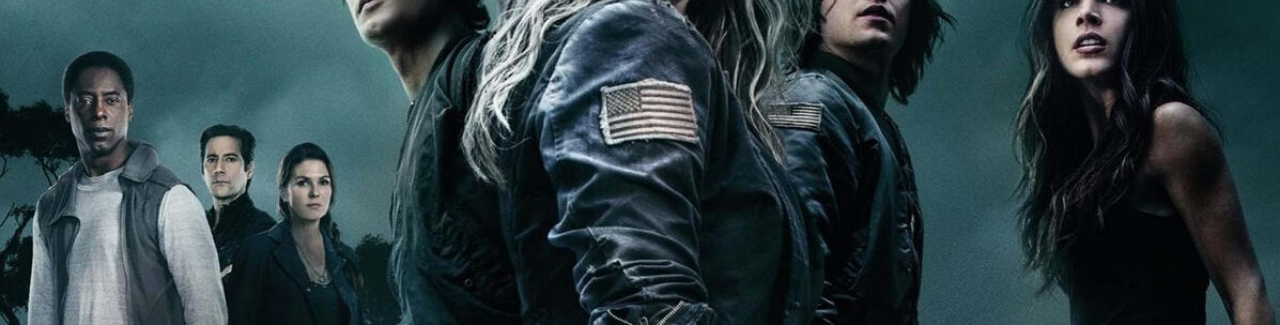
==== commit ba930347: "V7" ====
--- a/index.html
+++ b/index.html
@@ -36,7 +36,10 @@
       <p><a href="teaser-seasons.html" title="The seasons">Summery of the different seasons</a></p>
     </div>
 
+    <h1 class="home">Home</h1>
+
     <!-- Reviewer om seriern med tillhörande bilder -->
+    <h2 class="home review">Reviews</h2>
     <p class="review1">"The 100 delivers on all counts, in fact, its probably
     the best future scenario for a post-nuclear holocaust show that I've
     ever seen." - Film critic Robert Ebert</p>
--- a/css/style.css
+++ b/css/style.css
@@ -73,7 +73,7 @@
 .design a:link{ /* Länken i texten över bilden */
   background-color: black;
   color: white;
-  padding: 3% 10%;
+  padding: 3%;
   border-radius: 5%; /* Länkens bakgrund är lite rundad i kanterna*/
 }
 
@@ -83,13 +83,27 @@
 
 
 /* Bildstorlekar och mellanrum mellan reviewerna och bilderna*/
+.home{
+  justify-self: center;
+  font-weight: bold;
+}
+
+h1.home{
+  align-self:end;
+  font-size: 250%;
+}
+
+.review{
+  margin-top: 25%
+}
+
 .image1, .image2{
   width: 95%;
   justify-self: center;
 }
 
 .review1, .image1{
-  margin-top: 25%;
+  margin-top: 5%;
 }
 
 .review2, .image2{
@@ -123,7 +137,7 @@
   background-color: black;
   border-radius: 8%; /* Menyns bakgrund blir rundad i kanterna */
   position: sticky;/* Menyn kommer att följa med när man scrollar förbi menyn*/
-  top: 10%;
+  top: 20%;
   justify-self: center;
   text-align: center;
   align-self: center;
@@ -160,20 +174,33 @@
     height: 120%;
   }
 
+  .design a:link{
+    padding: 3% 10%;
+  }
+
   .image1, .lastimage{
-    margin-top: 20%;
+    margin-top: 10%;
   }
 
   .review2, .image2{
-    margin-bottom: 50px;
+    margin-bottom: 10%;
   }
 
   .review1{
     margin:5% 0%;
   }
 
-  h1.title{
+  h1{
     font-size: 150%;
+  }
+
+  h1.home{
+    margin: 5% 0%;
+    font-size:175%;
+  }
+
+  .home{
+    font-size:150%
   }
 
   .left{
--- a/css/grid.css
+++ b/css/grid.css
@@ -47,6 +47,11 @@
 }
 
 /* Reviewer med tillhörande bilder */
+h1.home{
+  grid-column: 1/-1;
+  grid-row: 3/4;
+}
+
 .review{
   grid-column: 1/-1;
   grid-row:4/5;
@@ -117,36 +122,44 @@
     grid-column:1/5;
   }
 
+  h1.home{
+    grid-row:4/5;
+  }
+
+  .review{
+    grid-row:5/6;
+  }
+
   .image1, .image2, .image3, .review1, .review2, .streaming{
     grid-column:1/-1;
   }
 
   .image1{
-    grid-row: 4/5;
+    grid-row: 6/7;
   }
 
   .image2{
-    grid-row: 6/7;
+    grid-row: 8/9;
   }
 
   .image3{
-    grid-row: 8/9;
+    grid-row: 10/11;
   }
 
   .review1{
-    grid-row: 5/6;
+    grid-row: 7/8;
   }
 
   .review2{
-    grid-row: 7/8;
+    grid-row: 9/10;
   }
 
   .streaming{
-    grid-row: 9/10;
+    grid-row: 11/12;
   }
 
   .lastimage{
-    grid-row: 10/11;
+    grid-row: 12/13;
   }
 
 /* Seasons / Characters */
